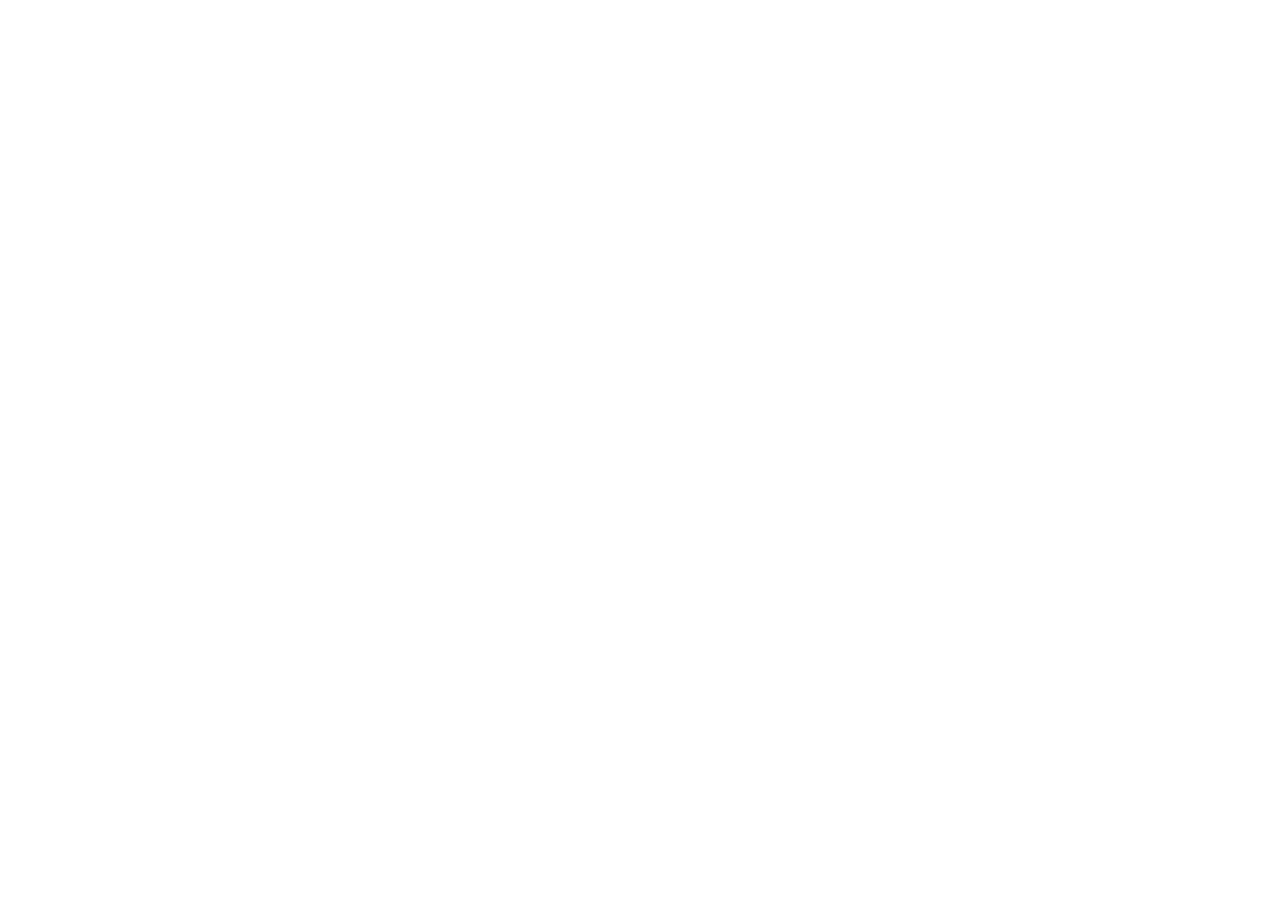
==== index.html @ 99f642cd "UPDATE: Video intro muted" ====
<!DOCTYPE html>
<html lang="en">
<head>
  <meta charset="UTF-8">
  <meta name="viewport" content="width=device-width, initial-scale=1.0">
  <link rel="icon" type="image/x-icon" href="img/fish/cangrejo.png">
  <title>EcoSub - Recolecta y salva el mar !!</title>
  <link rel="stylesheet" href="index.css">
</head>
<body>
    <!-- Introooo -->
    <video id="videoIntro" src="img/intro (1).mp4" autoplay muted playsinline></video>

    <!-- pantalla de inicio -->
    <div class="inicio" style="display:none;">
      <video id="portada_bucle" src="img/loop.mp4" autoplay playsinline loop></video>
      <!--<img id="imagenFondo" src="img/start.png" alt="background" />-->
      <div class="botones">
        <img class="btn" src="img/jugar.png" onclick="start();" alt="Jugar">
        <img class="btn" id="btnhistory" src="img/historia.png" onclick="history()" alt="Misión">
        <img class="btn" src="img/creditos.png" onclick="creditos();" alt="Créditos">
      </div>

    </div>

    <div class="creditos" style="display: none;">
      <video id="videoCreditos" src="img/creditos.mp4" playsinline></video>
      <img class="btn" src="img/menu.png" onclick="volverMenu();" alt="Volver al Menú" style="position:absolute; bottom:20px; right:20px; height:80px;">
    </div>

    <script src="index.js"></script>
</body>
</html>
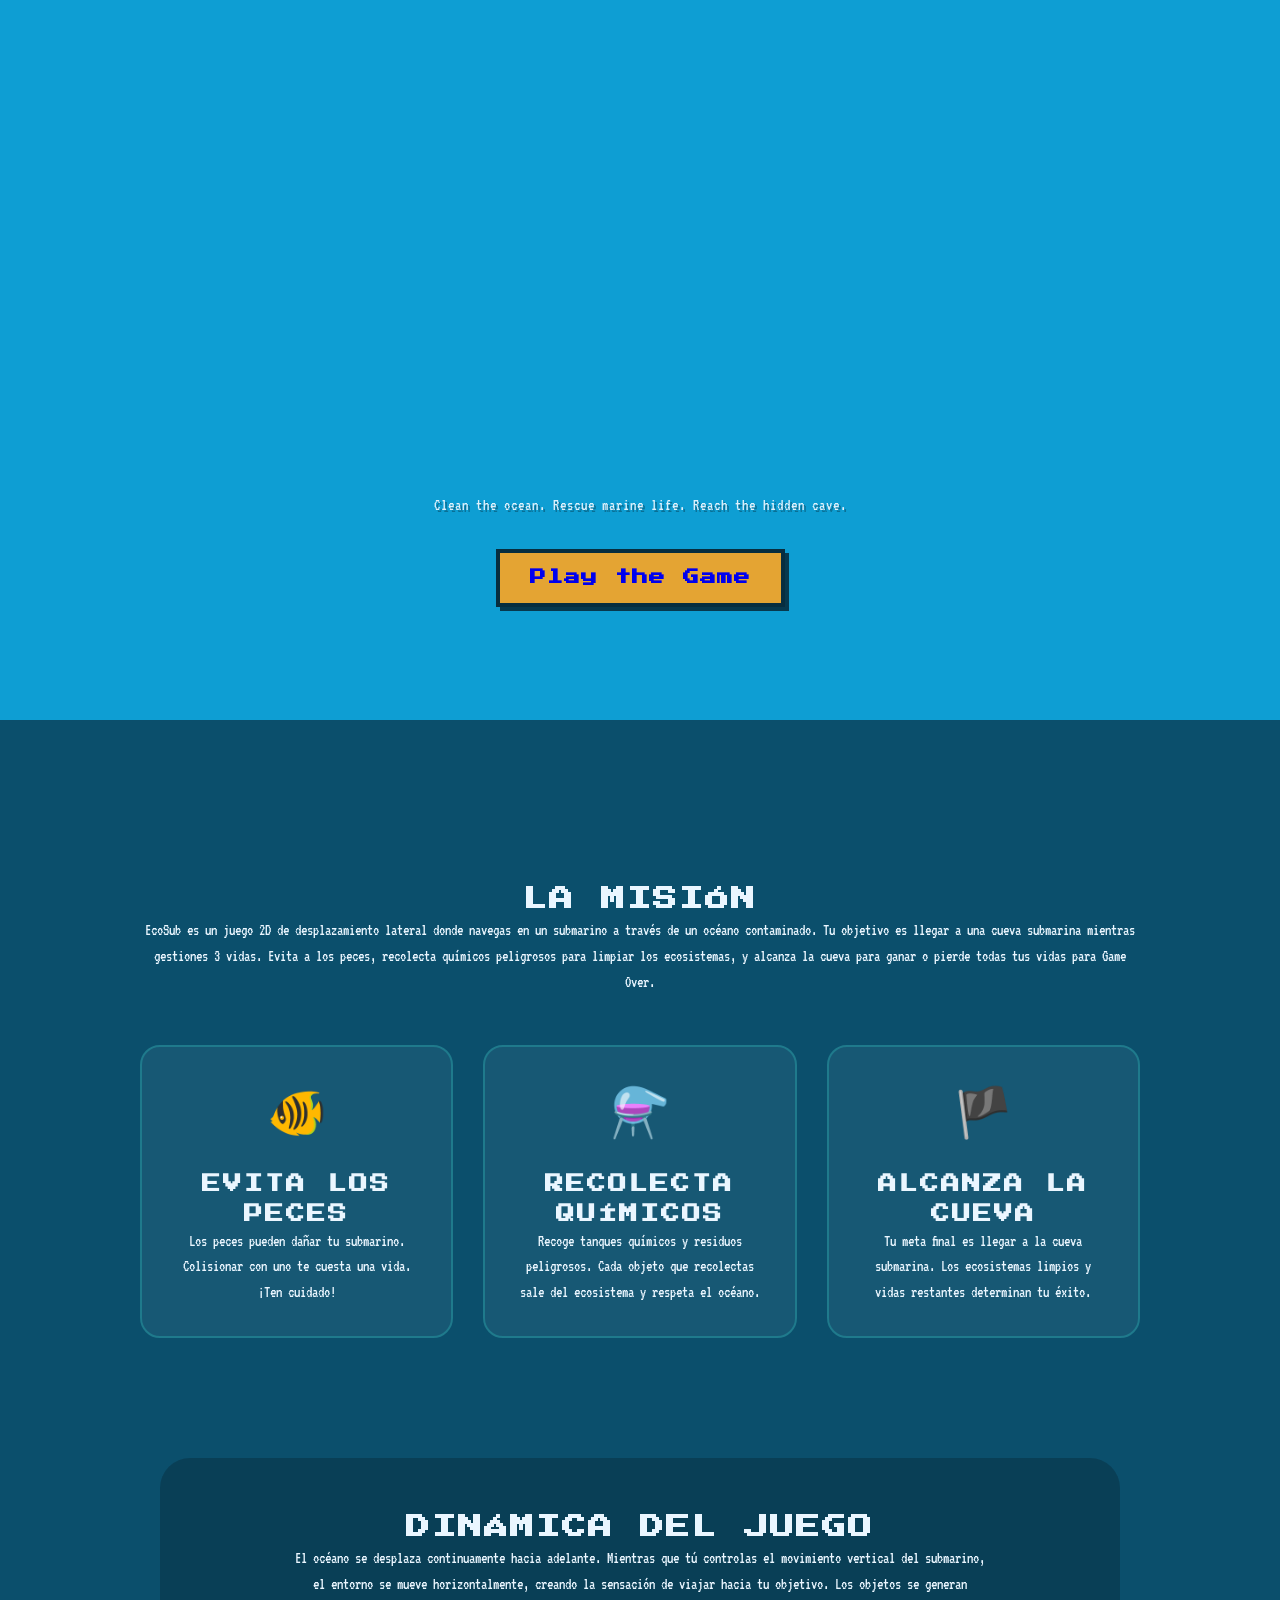
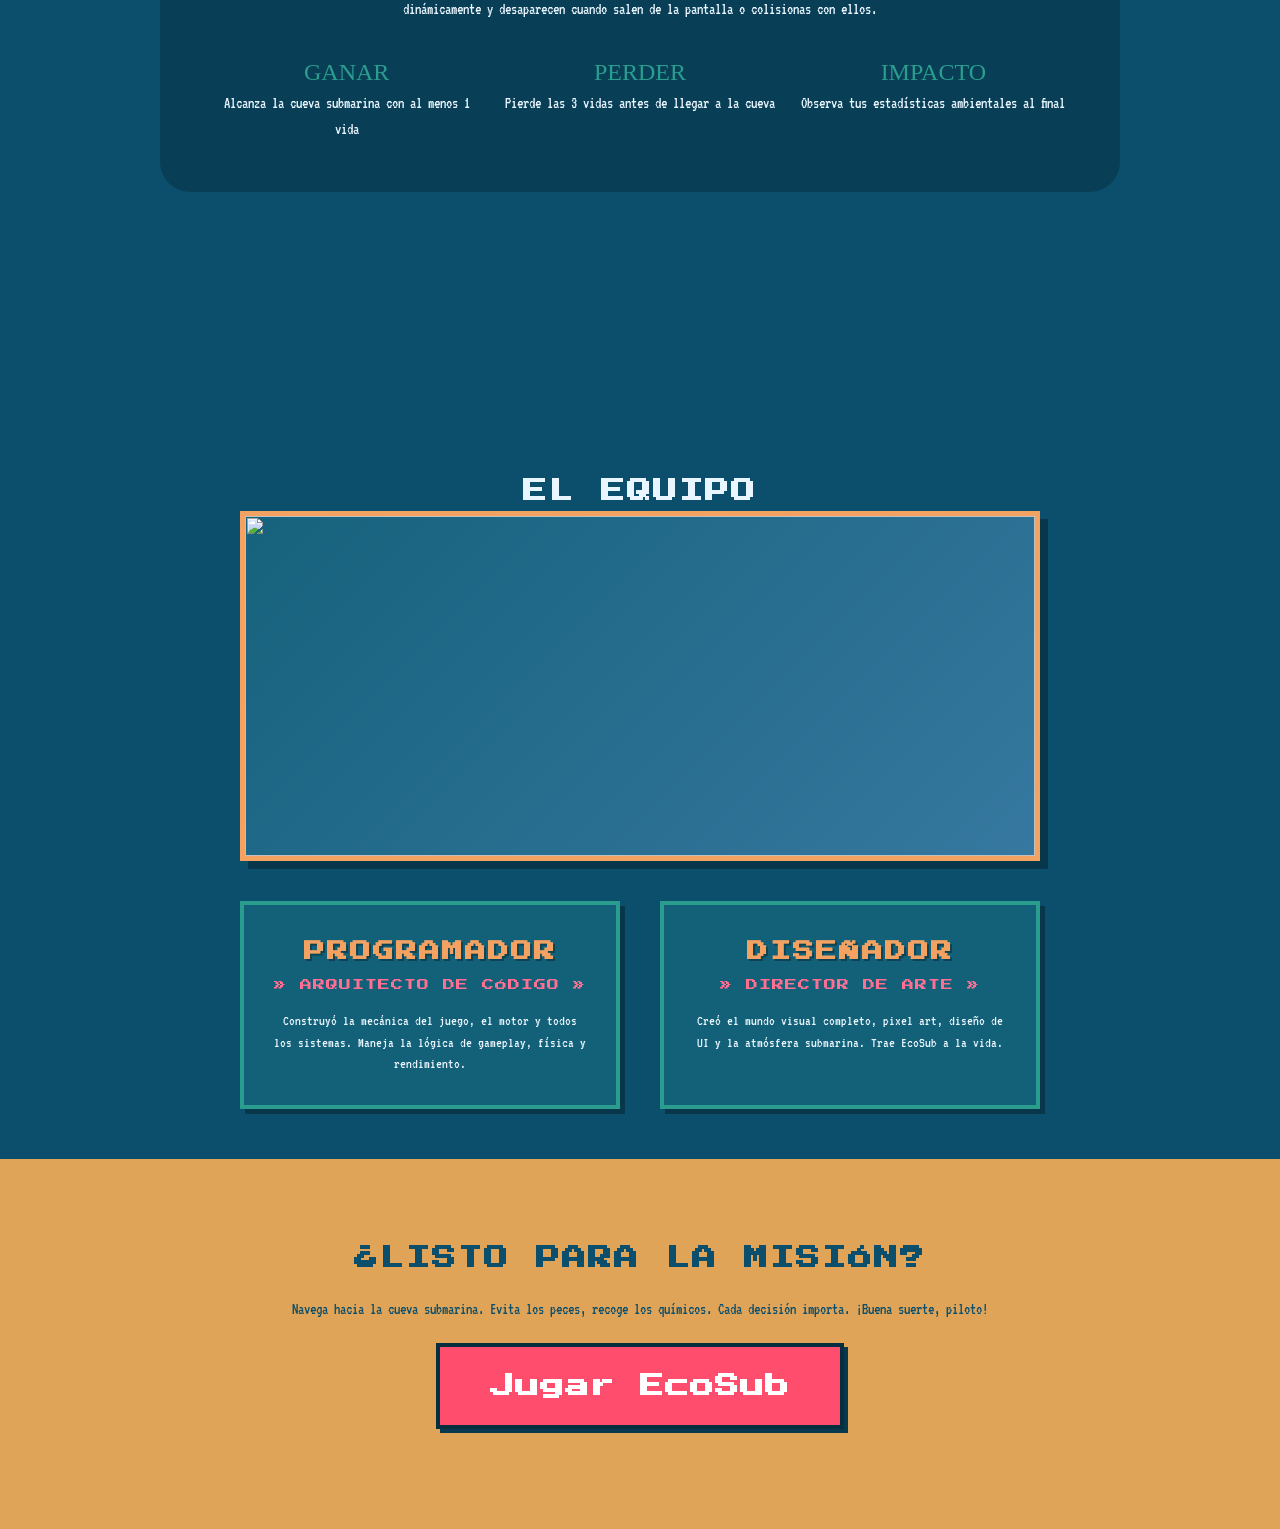
==== commit 579882ce: "UPDATE: Organización, index y landing page" ====
--- a/index.html
+++ b/index.html
@@ -1,33 +1,97 @@
 <!DOCTYPE html>
 <html lang="en">
 <head>
-  <meta charset="UTF-8">
-  <meta name="viewport" content="width=device-width, initial-scale=1.0">
-  <link rel="icon" type="image/x-icon" href="img/fish/cangrejo.png">
-  <title>EcoSub - Recolecta y salva el mar !!</title>
-  <link rel="stylesheet" href="index.css">
+    <meta charset="UTF-8">
+    <meta name="viewport" content="width=device-width, initial-scale=1.0">
+    <title>EcoSub | Clean the Ocean</title>
+    <link rel="icon" type="image/x-icon" href="img/fish/cangrejo.png">
+    <link href="https://fonts.googleapis.com/css2?family=Press+Start+2P&family=VT323&display=swap" rel="stylesheet">
+    <link rel="stylesheet" href="index.css">
 </head>
 <body>
-    <!-- Introooo -->
-    <video id="videoIntro" src="img/intro (1).mp4" autoplay muted playsinline></video>
 
-    <!-- pantalla de inicio -->
-    <div class="inicio" style="display:none;">
-      <video id="portada_bucle" src="img/loop.mp4" autoplay playsinline loop></video>
-      <!--<img id="imagenFondo" src="img/start.png" alt="background" />-->
-      <div class="botones">
-        <img class="btn" src="img/jugar.png" onclick="start();" alt="Jugar">
-        <img class="btn" id="btnhistory" src="img/historia.png" onclick="history()" alt="Misión">
-        <img class="btn" src="img/creditos.png" onclick="creditos();" alt="Créditos">
-      </div>
+    <header class="hero">
+        <div class="submarine"><img src="img/sub.png" height="150px" alt=""></div> 
+        <img src="img/name.png" height="150px" alt="">
+        <p>Clean the ocean. Rescue marine life. Reach the hidden cave.</p>
+        <a href="ecosub.html" class="btn-play">Play the Game</a>
+        <img src="img/wut.png" width="100%" margin-top="50px" alt="">
+    </header>
 
-    </div>
 
-    <div class="creditos" style="display: none;">
-      <video id="videoCreditos" src="img/creditos.mp4" playsinline></video>
-      <img class="btn" src="img/menu.png" onclick="volverMenu();" alt="Volver al Menú" style="position:absolute; bottom:20px; right:20px; height:80px;">
-    </div>
+    <section class="about">
+        <h2>La Misión</h2>
+        <p>EcoSub es un juego 2D de desplazamiento lateral donde navegas en un submarino a través de un océano contaminado. Tu objetivo es llegar a una cueva submarina mientras gestiones 3 vidas. Evita a los peces, recolecta químicos peligrosos para limpiar los ecosistemas, y alcanza la cueva para ganar o pierde todas tus vidas para Game Over.</p>
 
-    <script src="index.js"></script>
+        <div class="gameplay-grid">
+            <div class="card">
+                <span class="card-icon">🐠</span>
+                <h3>Evita Los Peces</h3>
+                <p>Los peces pueden dañar tu submarino. Colisionar con uno te cuesta una vida. ¡Ten cuidado!</p>
+            </div>
+            <div class="card">
+                <span class="card-icon">⚗️</span>
+                <h3>Recolecta Químicos</h3>
+                <p>Recoge tanques químicos y residuos peligrosos. Cada objeto que recolectas sale del ecosistema y respeta el océano.</p>
+            </div>
+            <div class="card">
+                <span class="card-icon">🏴</span>
+                <h3>Alcanza La Cueva</h3>
+                <p>Tu meta final es llegar a la cueva submarina. Los ecosistemas limpios y vidas restantes determinan tu éxito.</p>
+            </div>
+        </div>
+    </section>
+
+    <section>
+        <div class="impact">
+            <h2>Dinámica Del Juego</h2>
+            <p style="text-align: center; margin-bottom: 30px; max-width: 700px; margin-left: auto; margin-right: auto;">El océano se desplaza continuamente hacia adelante. Mientras que tú controlas el movimiento vertical del submarino, el entorno se mueve horizontalmente, creando la sensación de viajar hacia tu objetivo. Los objetos se generan dinámicamente y desaparecen cuando salen de la pantalla o colisionas con ellos.</p>
+            <div class="impact-stats">
+                <div class="stat-item">
+                    <span class="stat-number">GANAR</span>
+                    <p>Alcanza la cueva submarina con al menos 1 vida</p>
+                </div>
+                <div class="stat-item">
+                    <span class="stat-number">PERDER</span>
+                    <p>Pierde las 3 vidas antes de llegar a la cueva</p>
+                </div>
+                <div class="stat-item">
+                    <span class="stat-number">IMPACTO</span>
+                    <p>Observa tus estadísticas ambientales al final</p>
+                </div>
+            </div>
+        </div>
+    </section>
+
+    <section class="about">
+        <h2>El Equipo</h2>
+        <div class="team-container">
+            <div class="team-photo">
+                <div class="team-photo-placeholder">
+                    <img src="img/the crew.jpeg" alt="">
+                </div>
+                
+            </div>
+            <div class="team-grid">
+                <div class="member">
+                    <h3>Programador</h3>
+                    <div class="member-role">» Arquitecto de Código »</div>
+                    <p>Construyó la mecánica del juego, el motor y todos los sistemas. Maneja la lógica de gameplay, física y rendimiento.</p>
+                </div>
+                <div class="member">
+                    <h3>Diseñador</h3>
+                    <div class="member-role">» Director de Arte »</div>
+                    <p>Creó el mundo visual completo, pixel art, diseño de UI y la atmósfera submarina. Trae EcoSub a la vida.</p>
+                </div>
+            </div>
+        </div>
+    </section>
+
+    <footer>
+        <h2>¿Listo Para La Misión?</h2>
+        <p>Navega hacia la cueva submarina. Evita los peces, recoge los químicos. Cada decisión importa. ¡Buena suerte, piloto!</p>
+        <a href="ecosub.html" class="btn-play btn-large">Jugar EcoSub</a>
+    </footer>
+
 </body>
 </html>
--- a/index.css
+++ b/index.css
@@ -0,0 +1,290 @@
+:root {
+            /* Ocean Palette */
+            --deep-ocean: #0b4f6c;
+            --ocean-teal: #1f7a8c;
+            --soft-aqua: #5fa8d3;
+            /* Environment */
+            --sandy-seabed: #e0a458;
+            --coral-red: #e36414;
+            --coral-pink: #ff6f91;
+            --seaweed-green: #2a9d8f;
+            /* Accents */
+            --sub-yellow: #f4a261;
+            --heart-red: #ff4d6d;
+            --white-high: #eaf6ff;
+        }
+
+        * {
+            margin: 0;
+            padding: 0;
+            box-sizing: border-box;
+        }
+
+        body {
+            font-family: 'VT323', monospace;
+            color: var(--white-high);
+            background-color: var(--deep-ocean);
+            line-height: 1.6;
+            overflow-x: hidden;
+            image-rendering: pixelated;
+            image-rendering: crisp-edges;
+        }
+
+        h1, h2, h3 {
+            font-family: 'Press Start 2P', cursive;
+            letter-spacing: 2px;
+            text-transform: uppercase;
+        }
+
+
+        /* --- Hero Section --- */
+        .hero {
+            height: 80vh;
+            background: #0e9ed3;
+            display: flex;
+            flex-direction: column;
+            align-items: center;
+            justify-content: center;
+            text-align: center;
+            padding: 140px 0px 20px 0px;
+            position: relative;
+            border-bottom: 8px solid #0e9ed3;
+           
+        }
+
+        .submarine {
+            font-size: 5rem;
+            margin-bottom: 10px;
+            animation: float 4s ease-in-out infinite, pixelBounce 0.6s ease-in-out infinite;
+            display: inline-block;
+            filter: drop-shadow(4px 4px 0px rgba(0,0,0,0.5));
+        }
+
+        @keyframes float {
+            0%, 100% { transform: translateY(0) scaleX(1); }
+            50% { transform: translateY(-25px) scaleX(1); }
+        }
+
+        @keyframes pixelBounce {
+            0%, 100% { transform: translateY(0); }
+            50% { transform: translateY(-8px); }
+        }
+
+        .hero h1 {
+            font-size: 3.5rem;
+            margin-bottom: 10px;
+            text-shadow: 4px 4px 0px var(--deep-ocean), 8px 8px 0px rgba(0,0,0,0.3);
+            color: var(--sub-yellow);
+            animation: titleGlow 2s ease-in-out infinite;
+        }
+
+        @keyframes titleGlow {
+            0%, 100% { text-shadow: 4px 4px 0px var(--deep-ocean), 8px 8px 0px rgba(0,0,0,0.3); }
+            50% { text-shadow: 4px 4px 0px var(--deep-ocean), 8px 8px 0px rgba(255,255,255,0.2), 0 0 20px rgba(244, 162, 97, 0.4); }
+        }
+
+        .hero p {
+            font-size: 1rem;
+            max-width: 600px;
+            margin-bottom: 30px;
+            opacity: 0.95;
+            font-family: 'VT323', monospace;
+            letter-spacing: 1px;
+            text-shadow: 2px 2px 0px rgba(0,0,0,0.3);
+        }
+
+        .btn-play {
+            background-color: #e4a433;
+            padding: 12px 30px;
+            border: 4px solid #072e3f;
+            border-radius: 0;
+            text-decoration: none;
+            font-weight: bold;
+            font-size: 1rem;
+            transition: transform 0.1s ease, box-shadow 0.1s ease;
+            box-shadow: 4px 4px 0px #07394e;
+            font-family: 'Press Start 2P', cursive;
+            letter-spacing: 1px;
+            cursor: pointer;
+            position: relative;
+            margin-bottom: 20px;
+        }
+
+        .btn-play:hover {
+            transform: translate(2px, 2px);
+            box-shadow: 2px 2px 0px var(--deep-ocean);
+        }
+
+        .btn-play:active {
+            transform: translate(4px, 4px);
+            box-shadow: 0px 0px 0px var(--deep-ocean);
+        }
+
+        /* --- About Section --- */
+        section {
+            padding: 80px 20px;
+            max-width: 1000px;
+            margin: 0 auto;
+        }
+
+        .about {
+            text-align: center;
+            padding: 160px 0px 0px 0px;
+        }
+
+        /* --- Gameplay Cards --- */
+        .gameplay-grid {
+            display: grid;
+            grid-template-columns: repeat(auto-fit, minmax(250px, 1fr));
+            gap: 30px;
+            margin-top: 50px;
+        }
+
+        .card {
+            background: rgba(255, 255, 255, 0.05);
+            border: 2px solid var(--ocean-teal);
+            border-radius: 20px;
+            padding: 30px;
+            text-align: center;
+            transition: background 0.3s ease, transform 0.3s ease;
+        }
+
+        .card:hover {
+            background: rgba(255, 255, 255, 0.1);
+            transform: translateY(-5px);
+        }
+
+        .card-icon {
+            font-size: 3rem;
+            margin-bottom: 15px;
+            display: block;
+        }
+
+        /* --- Impact Section --- */
+        .impact {
+            background: rgba(0, 0, 0, 0.2);
+            border-radius: 30px;
+            padding: 50px;
+            margin: 40px auto;
+            text-align: center;
+        }
+
+        .impact-stats {
+            display: flex;
+            flex-wrap: wrap;
+            justify-content: space-around;
+            gap: 20px;
+            margin-top: 30px;
+        }
+
+        .stat-item {
+            flex: 1;
+            min-width: 200px;
+        }
+
+        .stat-number {
+            display: block;
+            font-family: 'Fredoka One';
+            font-size: 1.5rem;
+            color: var(--seaweed-green);
+        }
+
+        /* --- Team Section --- */
+        .team-container {
+            max-width: 800px;
+            margin: 0 auto;
+        }
+
+        .team-photo {
+            width: 100%;
+            height: 350px;
+            background: linear-gradient(135deg, var(--ocean-teal), var(--soft-aqua));
+            border: 5px solid var(--sub-yellow);
+            border-radius: 0;
+            margin-bottom: 40px;
+            display: flex;
+            align-items: center;
+            justify-content: center;
+            overflow: hidden;
+            position: relative;
+            box-shadow: 8px 8px 0px rgba(0,0,0,0.3);
+        }
+
+        .team-photo img {
+            width: 100%;
+            height: 100%;
+            object-fit: cover;
+            image-rendering: pixelated;
+            image-rendering: crisp-edges;
+        }
+
+        .team-photo-placeholder {
+            width: 100%;
+            height: 100%;
+            display: flex;
+            align-items: center;
+            justify-content: center;
+            font-size: 5rem;
+            background: rgba(15, 75, 110, 0.5);
+        }
+
+        .team-grid {
+            display: grid;
+            grid-template-columns: repeat(auto-fit, minmax(300px, 1fr));
+            gap: 40px;
+            margin-top: 30px;
+        }
+
+        .member {
+            text-align: center;
+            background: rgba(31, 122, 140, 0.4);
+            border: 4px solid var(--seaweed-green);
+            padding: 30px;
+            border-radius: 0;
+            box-shadow: 5px 5px 0px rgba(0,0,0,0.3);
+        }
+
+        .member h3 {
+            font-size: 1.3rem;
+            color: var(--sub-yellow);
+            margin-bottom: 8px;
+            text-shadow: 2px 2px 0px rgba(0,0,0,0.3);
+        }
+
+        .member-role {
+            font-size: 0.75rem;
+            color: var(--coral-pink);
+            font-family: 'Press Start 2P', cursive;
+            letter-spacing: 1px;
+            margin-bottom: 15px;
+            text-transform: uppercase;
+        }
+
+        .member p {
+            font-size: 0.9rem;
+            font-family: 'VT323', monospace;
+            color: var(--white-high);
+            line-height: 1.5;
+        }
+
+        /* --- Footer/CTA --- */
+        footer {
+            background: var(--sandy-seabed);
+            color: var(--deep-ocean);
+            padding: 80px 20px;
+            text-align: center;
+            margin-top: 50px;
+        }
+
+        footer h2 {
+            margin-bottom: 20px;
+        }
+
+        .btn-large {
+            display: inline-block;
+            margin-top: 20px;
+            background: var(--heart-red);
+            color: white;
+            padding: 20px 50px;
+            font-size: 1.5rem;
+        }
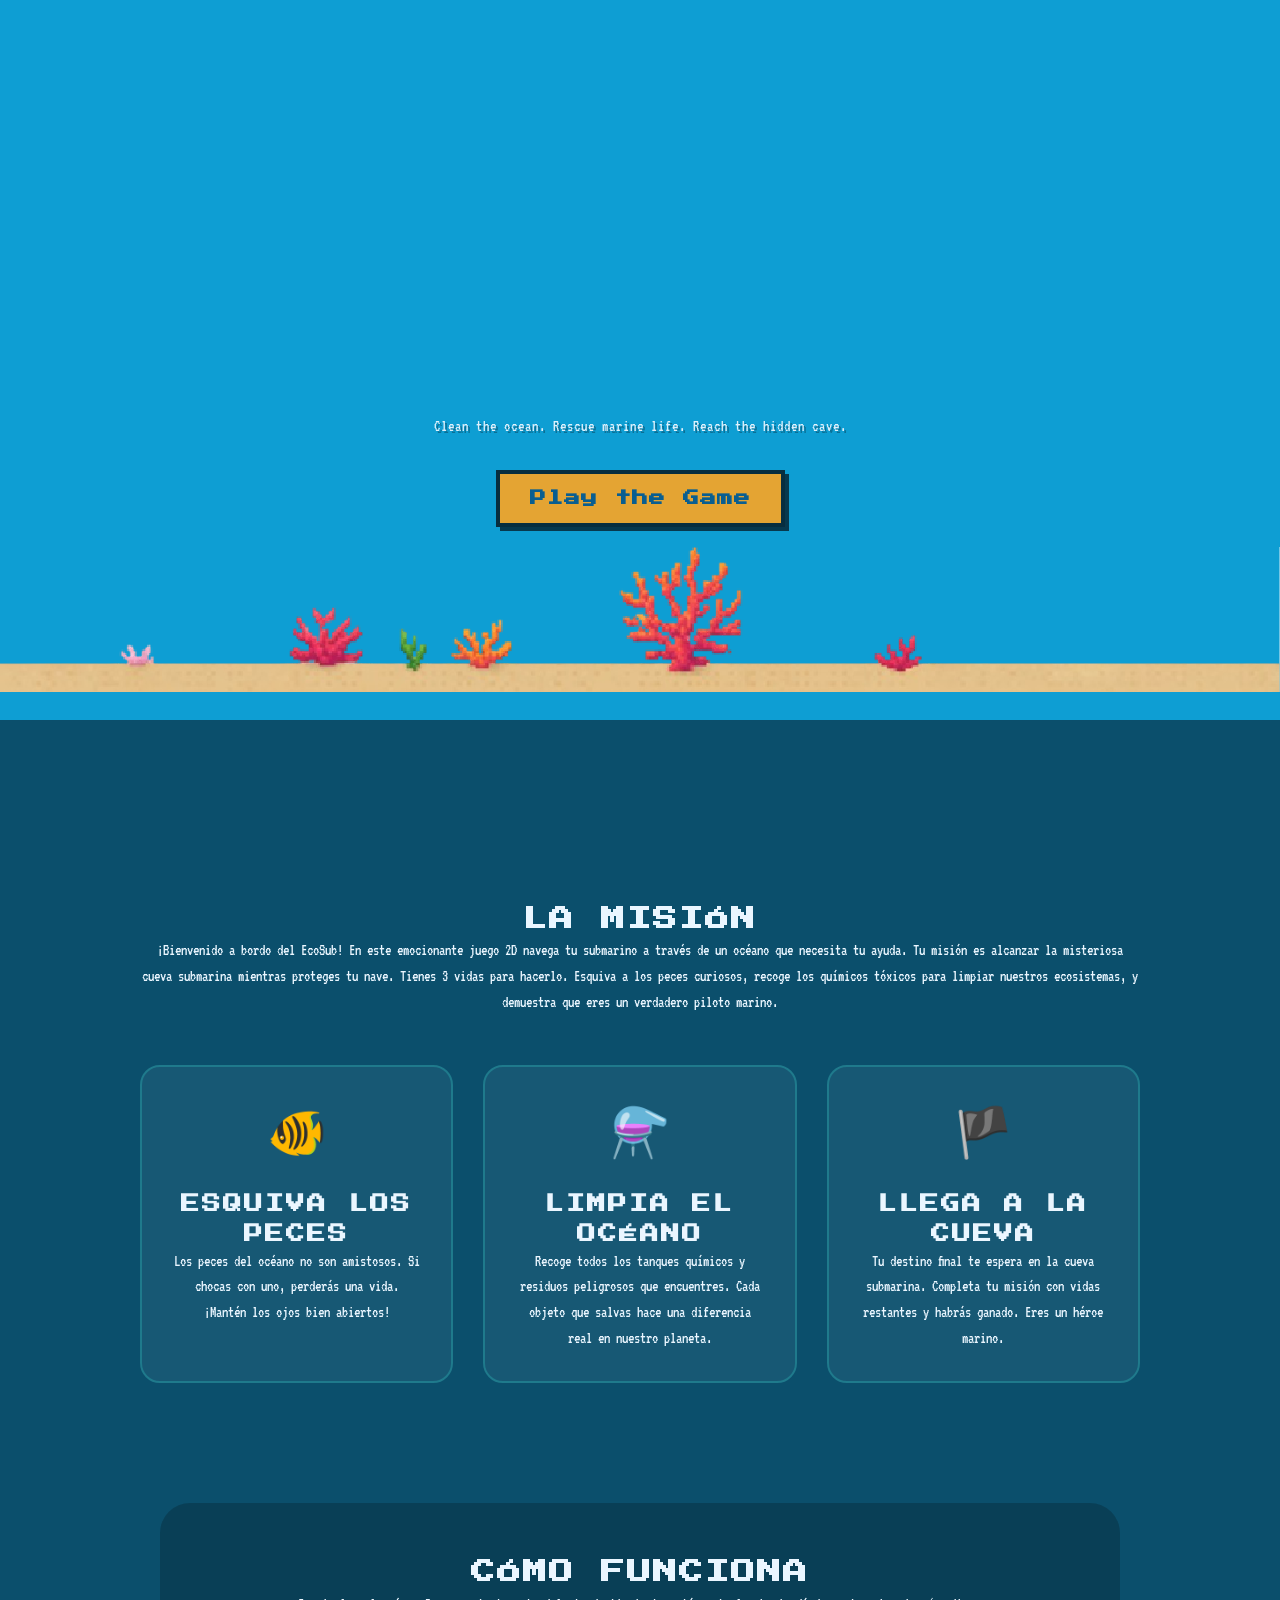
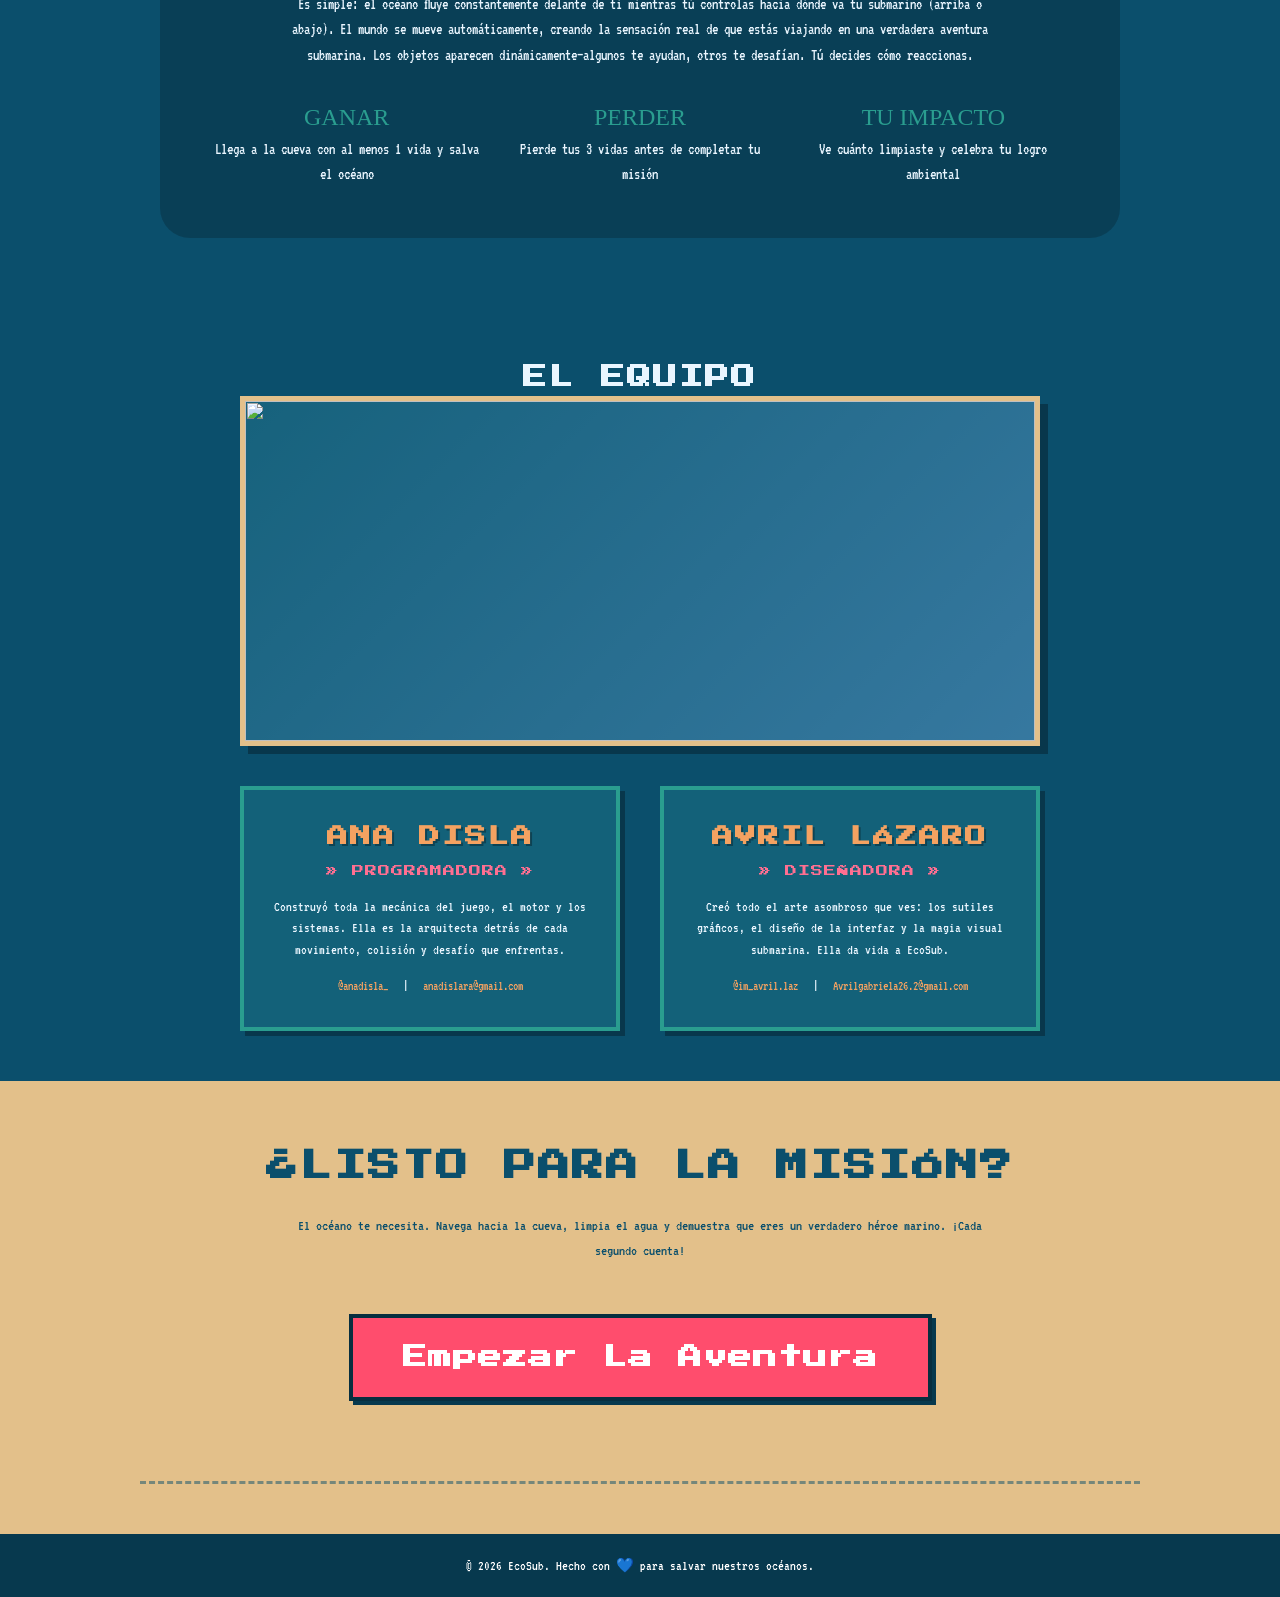
==== commit 93bba7d5: "UPDATE: Index finish" ====
--- a/index.html
+++ b/index.html
@@ -15,55 +15,55 @@
         <img src="img/name.png" height="150px" alt="">
         <p>Clean the ocean. Rescue marine life. Reach the hidden cave.</p>
         <a href="ecosub.html" class="btn-play">Play the Game</a>
-        <img src="img/wut.png" width="100%" margin-top="50px" alt="">
+        <img src="img/wuut.png" width="100%" margin-top="50px" alt="">
     </header>
 
 
     <section class="about">
         <h2>La Misión</h2>
-        <p>EcoSub es un juego 2D de desplazamiento lateral donde navegas en un submarino a través de un océano contaminado. Tu objetivo es llegar a una cueva submarina mientras gestiones 3 vidas. Evita a los peces, recolecta químicos peligrosos para limpiar los ecosistemas, y alcanza la cueva para ganar o pierde todas tus vidas para Game Over.</p>
+        <p>¡Bienvenido a bordo del EcoSub! En este emocionante juego 2D navega tu submarino a través de un océano que necesita tu ayuda. Tu misión es alcanzar la misteriosa cueva submarina mientras proteges tu nave. Tienes 3 vidas para hacerlo. Esquiva a los peces curiosos, recoge los químicos tóxicos para limpiar nuestros ecosistemas, y demuestra que eres un verdadero piloto marino.</p>
 
         <div class="gameplay-grid">
             <div class="card">
                 <span class="card-icon">🐠</span>
-                <h3>Evita Los Peces</h3>
-                <p>Los peces pueden dañar tu submarino. Colisionar con uno te cuesta una vida. ¡Ten cuidado!</p>
+                <h3>Esquiva Los Peces</h3>
+                <p>Los peces del océano no son amistosos. Si chocas con uno, perderás una vida. ¡Mantén los ojos bien abiertos!</p>
             </div>
             <div class="card">
                 <span class="card-icon">⚗️</span>
-                <h3>Recolecta Químicos</h3>
-                <p>Recoge tanques químicos y residuos peligrosos. Cada objeto que recolectas sale del ecosistema y respeta el océano.</p>
+                <h3>Limpia El Océano</h3>
+                <p>Recoge todos los tanques químicos y residuos peligrosos que encuentres. Cada objeto que salvas hace una diferencia real en nuestro planeta.</p>
             </div>
             <div class="card">
                 <span class="card-icon">🏴</span>
-                <h3>Alcanza La Cueva</h3>
-                <p>Tu meta final es llegar a la cueva submarina. Los ecosistemas limpios y vidas restantes determinan tu éxito.</p>
+                <h3>Llega A La Cueva</h3>
+                <p>Tu destino final te espera en la cueva submarina. Completa tu misión con vidas restantes y habrás ganado. Eres un héroe marino.</p>
             </div>
         </div>
     </section>
 
     <section>
         <div class="impact">
-            <h2>Dinámica Del Juego</h2>
-            <p style="text-align: center; margin-bottom: 30px; max-width: 700px; margin-left: auto; margin-right: auto;">El océano se desplaza continuamente hacia adelante. Mientras que tú controlas el movimiento vertical del submarino, el entorno se mueve horizontalmente, creando la sensación de viajar hacia tu objetivo. Los objetos se generan dinámicamente y desaparecen cuando salen de la pantalla o colisionas con ellos.</p>
+            <h2>Cómo Funciona</h2>
+            <p style="text-align: center; margin-bottom: 30px; max-width: 700px; margin-left: auto; margin-right: auto;">Es simple: el océano fluye constantemente delante de ti mientras tú controlas hacia dónde va tu submarino (arriba o abajo). El mundo se mueve automáticamente, creando la sensación real de que estás viajando en una verdadera aventura submarina. Los objetos aparecen dinámicamente—algunos te ayudan, otros te desafían. Tú decides cómo reaccionas.</p>
             <div class="impact-stats">
                 <div class="stat-item">
                     <span class="stat-number">GANAR</span>
-                    <p>Alcanza la cueva submarina con al menos 1 vida</p>
+                    <p>Llega a la cueva con al menos 1 vida y salva el océano</p>
                 </div>
                 <div class="stat-item">
-                    <span class="stat-number">PERDER</span>
-                    <p>Pierde las 3 vidas antes de llegar a la cueva</p>
+                    <span class="stat-number"> PERDER</span>
+                    <p>Pierde tus 3 vidas antes de completar tu misión</p>
                 </div>
                 <div class="stat-item">
-                    <span class="stat-number">IMPACTO</span>
-                    <p>Observa tus estadísticas ambientales al final</p>
+                    <span class="stat-number">TU IMPACTO</span>
+                    <p>Ve cuánto limpiaste y celebra tu logro ambiental</p>
                 </div>
             </div>
         </div>
     </section>
 
-    <section class="about">
+    <section class="theteam">
         <h2>El Equipo</h2>
         <div class="team-container">
             <div class="team-photo">
@@ -74,24 +74,41 @@
             </div>
             <div class="team-grid">
                 <div class="member">
-                    <h3>Programador</h3>
-                    <div class="member-role">» Arquitecto de Código »</div>
-                    <p>Construyó la mecánica del juego, el motor y todos los sistemas. Maneja la lógica de gameplay, física y rendimiento.</p>
+                    <h3>Ana Disla</h3>
+                    <div class="member-role">» Programadora »</div>
+                    <p>Construyó toda la mecánica del juego, el motor y los sistemas. Ella es la arquitecta detrás de cada movimiento, colisión y desafío que enfrentas.</p>
+                    <div class="member-contact">
+                        <a href="https://instagram.com/anadisla_" target="_blank">@anadisla_</a> | 
+                        <a href="mailto:anadislara@gmail.com">anadislara@gmail.com</a>
+                    </div>
                 </div>
                 <div class="member">
-                    <h3>Diseñador</h3>
-                    <div class="member-role">» Director de Arte »</div>
-                    <p>Creó el mundo visual completo, pixel art, diseño de UI y la atmósfera submarina. Trae EcoSub a la vida.</p>
+                    <h3>Avril Lázaro</h3>
+                    <div class="member-role">» Diseñadora »</div>
+                    <p>Creó todo el arte asombroso que ves: los sutiles gráficos, el diseño de la interfaz y la magia visual submarina. Ella da vida a EcoSub.</p>
+                    <div class="member-contact">
+                        <a href="https://instagram.com/im_avril.laz" target="_blank">@im_avril.laz</a> | 
+                        <a href="mailto:Avrilgabriela26.2@gmail.com">Avrilgabriela26.2@gmail.com</a>
+                    </div>
                 </div>
             </div>
         </div>
     </section>
 
     <footer>
-        <h2>¿Listo Para La Misión?</h2>
-        <p>Navega hacia la cueva submarina. Evita los peces, recoge los químicos. Cada decisión importa. ¡Buena suerte, piloto!</p>
-        <a href="ecosub.html" class="btn-play btn-large">Jugar EcoSub</a>
+        <div class="footer-content">
+            <div class="footer-section footer-cta">
+                <h2>¿Listo Para La Misión?</h2>
+                <p>El océano te necesita. Navega hacia la cueva, limpia el agua y demuestra que eres un verdadero héroe marino. ¡Cada segundo cuenta!</p>
+                <a href="ecosub.html" class="btn-play btn-large">Empezar La Aventura</a>
+            </div>
+            
+            <hr class="footer-divider">
+        
+       
     </footer>
-
+    <div class="copyrigth">
+            <p>&copy; 2026 EcoSub. Hecho con 💙 para salvar nuestros océanos.</p>
+        </div>
 </body>
 </html>
--- a/index.css
+++ b/index.css
@@ -1,290 +1,381 @@
 :root {
-            /* Ocean Palette */
-            --deep-ocean: #0b4f6c;
-            --ocean-teal: #1f7a8c;
-            --soft-aqua: #5fa8d3;
-            /* Environment */
-            --sandy-seabed: #e0a458;
-            --coral-red: #e36414;
-            --coral-pink: #ff6f91;
-            --seaweed-green: #2a9d8f;
-            /* Accents */
-            --sub-yellow: #f4a261;
-            --heart-red: #ff4d6d;
-            --white-high: #eaf6ff;
-        }
-
-        * {
-            margin: 0;
-            padding: 0;
-            box-sizing: border-box;
-        }
-
-        body {
-            font-family: 'VT323', monospace;
-            color: var(--white-high);
-            background-color: var(--deep-ocean);
-            line-height: 1.6;
-            overflow-x: hidden;
-            image-rendering: pixelated;
-            image-rendering: crisp-edges;
-        }
-
-        h1, h2, h3 {
-            font-family: 'Press Start 2P', cursive;
-            letter-spacing: 2px;
-            text-transform: uppercase;
-        }
-
-
-        /* --- Hero Section --- */
-        .hero {
-            height: 80vh;
-            background: #0e9ed3;
-            display: flex;
-            flex-direction: column;
-            align-items: center;
-            justify-content: center;
-            text-align: center;
-            padding: 140px 0px 20px 0px;
-            position: relative;
-            border-bottom: 8px solid #0e9ed3;
-           
-        }
-
-        .submarine {
-            font-size: 5rem;
-            margin-bottom: 10px;
-            animation: float 4s ease-in-out infinite, pixelBounce 0.6s ease-in-out infinite;
-            display: inline-block;
-            filter: drop-shadow(4px 4px 0px rgba(0,0,0,0.5));
-        }
-
-        @keyframes float {
-            0%, 100% { transform: translateY(0) scaleX(1); }
-            50% { transform: translateY(-25px) scaleX(1); }
-        }
-
-        @keyframes pixelBounce {
-            0%, 100% { transform: translateY(0); }
-            50% { transform: translateY(-8px); }
-        }
-
-        .hero h1 {
-            font-size: 3.5rem;
-            margin-bottom: 10px;
-            text-shadow: 4px 4px 0px var(--deep-ocean), 8px 8px 0px rgba(0,0,0,0.3);
-            color: var(--sub-yellow);
-            animation: titleGlow 2s ease-in-out infinite;
-        }
-
-        @keyframes titleGlow {
-            0%, 100% { text-shadow: 4px 4px 0px var(--deep-ocean), 8px 8px 0px rgba(0,0,0,0.3); }
-            50% { text-shadow: 4px 4px 0px var(--deep-ocean), 8px 8px 0px rgba(255,255,255,0.2), 0 0 20px rgba(244, 162, 97, 0.4); }
-        }
-
-        .hero p {
-            font-size: 1rem;
-            max-width: 600px;
-            margin-bottom: 30px;
-            opacity: 0.95;
-            font-family: 'VT323', monospace;
-            letter-spacing: 1px;
-            text-shadow: 2px 2px 0px rgba(0,0,0,0.3);
-        }
-
-        .btn-play {
-            background-color: #e4a433;
-            padding: 12px 30px;
-            border: 4px solid #072e3f;
-            border-radius: 0;
-            text-decoration: none;
-            font-weight: bold;
-            font-size: 1rem;
-            transition: transform 0.1s ease, box-shadow 0.1s ease;
-            box-shadow: 4px 4px 0px #07394e;
-            font-family: 'Press Start 2P', cursive;
-            letter-spacing: 1px;
-            cursor: pointer;
-            position: relative;
-            margin-bottom: 20px;
-        }
-
-        .btn-play:hover {
-            transform: translate(2px, 2px);
-            box-shadow: 2px 2px 0px var(--deep-ocean);
-        }
-
-        .btn-play:active {
-            transform: translate(4px, 4px);
-            box-shadow: 0px 0px 0px var(--deep-ocean);
-        }
-
-        /* --- About Section --- */
-        section {
-            padding: 80px 20px;
-            max-width: 1000px;
-            margin: 0 auto;
-        }
-
-        .about {
-            text-align: center;
-            padding: 160px 0px 0px 0px;
-        }
-
-        /* --- Gameplay Cards --- */
-        .gameplay-grid {
-            display: grid;
-            grid-template-columns: repeat(auto-fit, minmax(250px, 1fr));
-            gap: 30px;
-            margin-top: 50px;
-        }
-
-        .card {
-            background: rgba(255, 255, 255, 0.05);
-            border: 2px solid var(--ocean-teal);
-            border-radius: 20px;
-            padding: 30px;
-            text-align: center;
-            transition: background 0.3s ease, transform 0.3s ease;
-        }
-
-        .card:hover {
-            background: rgba(255, 255, 255, 0.1);
-            transform: translateY(-5px);
-        }
-
-        .card-icon {
-            font-size: 3rem;
-            margin-bottom: 15px;
-            display: block;
-        }
-
-        /* --- Impact Section --- */
-        .impact {
-            background: rgba(0, 0, 0, 0.2);
-            border-radius: 30px;
-            padding: 50px;
-            margin: 40px auto;
-            text-align: center;
-        }
-
-        .impact-stats {
-            display: flex;
-            flex-wrap: wrap;
-            justify-content: space-around;
-            gap: 20px;
-            margin-top: 30px;
-        }
-
-        .stat-item {
-            flex: 1;
-            min-width: 200px;
-        }
-
-        .stat-number {
-            display: block;
-            font-family: 'Fredoka One';
-            font-size: 1.5rem;
-            color: var(--seaweed-green);
-        }
-
-        /* --- Team Section --- */
-        .team-container {
-            max-width: 800px;
-            margin: 0 auto;
-        }
-
-        .team-photo {
-            width: 100%;
-            height: 350px;
-            background: linear-gradient(135deg, var(--ocean-teal), var(--soft-aqua));
-            border: 5px solid var(--sub-yellow);
-            border-radius: 0;
-            margin-bottom: 40px;
-            display: flex;
-            align-items: center;
-            justify-content: center;
-            overflow: hidden;
-            position: relative;
-            box-shadow: 8px 8px 0px rgba(0,0,0,0.3);
-        }
-
-        .team-photo img {
-            width: 100%;
-            height: 100%;
-            object-fit: cover;
-            image-rendering: pixelated;
-            image-rendering: crisp-edges;
-        }
-
-        .team-photo-placeholder {
-            width: 100%;
-            height: 100%;
-            display: flex;
-            align-items: center;
-            justify-content: center;
-            font-size: 5rem;
-            background: rgba(15, 75, 110, 0.5);
-        }
-
-        .team-grid {
-            display: grid;
-            grid-template-columns: repeat(auto-fit, minmax(300px, 1fr));
-            gap: 40px;
-            margin-top: 30px;
-        }
-
-        .member {
-            text-align: center;
-            background: rgba(31, 122, 140, 0.4);
-            border: 4px solid var(--seaweed-green);
-            padding: 30px;
-            border-radius: 0;
-            box-shadow: 5px 5px 0px rgba(0,0,0,0.3);
-        }
-
-        .member h3 {
-            font-size: 1.3rem;
-            color: var(--sub-yellow);
-            margin-bottom: 8px;
-            text-shadow: 2px 2px 0px rgba(0,0,0,0.3);
-        }
-
-        .member-role {
-            font-size: 0.75rem;
-            color: var(--coral-pink);
-            font-family: 'Press Start 2P', cursive;
-            letter-spacing: 1px;
-            margin-bottom: 15px;
-            text-transform: uppercase;
-        }
-
-        .member p {
-            font-size: 0.9rem;
-            font-family: 'VT323', monospace;
-            color: var(--white-high);
-            line-height: 1.5;
-        }
-
-        /* --- Footer/CTA --- */
-        footer {
-            background: var(--sandy-seabed);
-            color: var(--deep-ocean);
-            padding: 80px 20px;
-            text-align: center;
-            margin-top: 50px;
-        }
-
-        footer h2 {
-            margin-bottom: 20px;
-        }
-
-        .btn-large {
-            display: inline-block;
-            margin-top: 20px;
-            background: var(--heart-red);
-            color: white;
-            padding: 20px 50px;
-            font-size: 1.5rem;
-        }+    /* Ocean Palette */
+    --deep-ocean: #0b4f6c;
+    --ocean-teal: #1f7a8c;
+    --soft-aqua: #5fa8d3;
+    /* Environment */
+    --sandy-seabed: #e0a458;
+    --coral-red: #e36414;
+    --coral-pink: #ff6f91;
+    --seaweed-green: #2a9d8f;
+    /* Accents */
+    --sub-yellow: #f4a261;
+    --heart-red: #ff4d6d;
+    --white-high: #eaf6ff;
+}
+
+* {
+    margin: 0;
+    padding: 0;
+    box-sizing: border-box;
+}
+
+body {
+    font-family: 'VT323', monospace;
+    color: var(--white-high);
+    background-color: var(--deep-ocean);
+    line-height: 1.6;
+    overflow-x: hidden;
+    image-rendering: pixelated;
+    image-rendering: crisp-edges;
+}
+
+h1, h2, h3 {
+    font-family: 'Press Start 2P', cursive;
+    letter-spacing: 2px;
+    text-transform: uppercase;
+}
+
+/* --- HERO SECTION --- */
+.hero {
+    height: 80vh;
+    background: #0e9ed3;
+    display: flex;
+    flex-direction: column;
+    align-items: center;
+    justify-content: center;
+    text-align: center;
+    padding: 140px 0px 20px 0px;
+    position: relative;
+    border-bottom: 8px solid #0e9ed3;
+}
+
+.submarine {
+    font-size: 5rem;
+    margin-bottom: 10px;
+    animation: float 4s ease-in-out infinite, pixelBounce 0.6s ease-in-out infinite;
+    display: inline-block;
+    filter: drop-shadow(4px 4px 0px rgba(0,0,0,0.5));
+}
+
+@keyframes float {
+    0%, 100% { transform: translateY(0) scaleX(1); }
+    50% { transform: translateY(-25px) scaleX(1); }
+}
+
+@keyframes pixelBounce {
+    0%, 100% { transform: translateY(0); }
+    50% { transform: translateY(-8px); }
+}
+
+.hero h1 {
+    font-size: 3.5rem;
+    margin-bottom: 10px;
+    text-shadow: 4px 4px 0px var(--deep-ocean), 8px 8px 0px rgba(0,0,0,0.3);
+    color: var(--sub-yellow);
+    animation: titleGlow 2s ease-in-out infinite;
+}
+
+@keyframes titleGlow {
+    0%, 100% { text-shadow: 4px 4px 0px var(--deep-ocean), 8px 8px 0px rgba(0,0,0,0.3); }
+    50% { text-shadow: 4px 4px 0px var(--deep-ocean), 8px 8px 0px rgba(255,255,255,0.2), 0 0 20px rgba(244, 162, 97, 0.4); }
+}
+
+.hero p {
+    font-size: 1rem;
+    max-width: 600px;
+    margin-bottom: 30px;
+    opacity: 0.95;
+    font-family: 'VT323', monospace;
+    letter-spacing: 1px;
+    text-shadow: 2px 2px 0px rgba(0,0,0,0.3);
+}
+
+.btn-play {
+    background-color: #e4a433;
+    padding: 12px 30px;
+    border: 4px solid #072e3f;
+    border-radius: 0;
+    text-decoration: none;
+    font-weight: bold;
+    font-size: 1rem;
+    transition: transform 0.1s ease, box-shadow 0.1s ease;
+    box-shadow: 4px 4px 0px #07394e;
+    font-family: 'Press Start 2P', cursive;
+    letter-spacing: 1px;
+    cursor: pointer;
+    position: relative;
+    color: #095e90;
+    margin-bottom: 20px;
+}
+
+.btn-play:hover {
+    transform: translate(2px, 2px);
+    box-shadow: 2px 2px 0px var(--deep-ocean);
+}
+
+.btn-play:active {
+    transform: translate(4px, 4px);
+    box-shadow: 0px 0px 0px var(--deep-ocean);
+}
+
+
+/* --- ABOUT SECTION --- */
+section {
+    padding: 80px 20px;
+    max-width: 1000px;
+    margin: 0 auto;
+}
+
+.about {
+    text-align: center;
+    padding: 180px 0px 0px 0px;
+}
+
+/* --- GAMEPLAY CARDS --- */
+.gameplay-grid {
+    display: grid;
+    grid-template-columns: repeat(auto-fit, minmax(250px, 1fr));
+    gap: 30px;
+    margin-top: 50px;
+}
+
+.card {
+    background: rgba(255, 255, 255, 0.05);
+    border: 2px solid var(--ocean-teal);
+    border-radius: 20px;
+    padding: 30px;
+    text-align: center;
+    transition: background 0.3s ease, transform 0.3s ease;
+}
+
+.card:hover {
+    background: rgba(255, 255, 255, 0.1);
+    transform: translateY(-5px);
+}
+
+.card-icon {
+    font-size: 3rem;
+    margin-bottom: 15px;
+    display: block;
+}
+
+
+/* --- IMPACT SECTION --- */
+.impact {
+    background: rgba(0, 0, 0, 0.2);
+    border-radius: 30px;
+    padding: 50px;
+    margin: 40px auto;
+    text-align: center;
+}
+
+.impact-stats {
+    display: flex;
+    flex-wrap: wrap;
+    justify-content: space-around;
+    gap: 20px;
+    margin-top: 30px;
+}
+
+.stat-item {
+    flex: 1;
+    min-width: 200px;
+}
+
+.stat-number {
+    display: block;
+    font-family: 'Fredoka One';
+    font-size: 1.5rem;
+    color: var(--seaweed-green);
+}
+
+
+/* --- TEAM SECTION --- */
+.theteam {
+    text-align: center;
+    padding: 0px;
+}
+
+.team-container {
+    max-width: 800px;
+    margin: 0 auto;
+}
+
+.team-photo {
+    width: 100%;
+    height: 350px;
+    background: linear-gradient(135deg, var(--ocean-teal), var(--soft-aqua));
+    border: 5px solid #e3c08a;
+    border-radius: 0;
+    margin-bottom: 40px;
+    display: flex;
+    align-items: center;
+    justify-content: center;
+    overflow: hidden;
+    position: relative;
+    box-shadow: 8px 8px 0px rgba(0,0,0,0.3);
+}
+
+.team-photo img {
+    width: 100%;
+    height: 100%;
+    object-fit: cover;
+    image-rendering: pixelated;
+    image-rendering: crisp-edges;
+}
+
+.team-photo-placeholder {
+    width: 100%;
+    height: 100%;
+    display: flex;
+    align-items: center;
+    justify-content: center;
+    font-size: 5rem;
+    background: rgba(15, 75, 110, 0.5);
+}
+
+.team-grid {
+    display: grid;
+    grid-template-columns: repeat(auto-fit, minmax(300px, 1fr));
+    gap: 40px;
+    margin-top: 30px;
+}
+
+.member {
+    text-align: center;
+    background: rgba(31, 122, 140, 0.4);
+    border: 4px solid var(--seaweed-green);
+    padding: 30px;
+    border-radius: 0;
+    box-shadow: 5px 5px 0px rgba(0,0,0,0.3);
+}
+
+.member h3 {
+    font-size: 1.3rem;
+    color: var(--sub-yellow);
+    margin-bottom: 8px;
+    text-shadow: 2px 2px 0px rgba(0,0,0,0.3);
+}
+
+.member-role {
+    font-size: 0.75rem;
+    color: var(--coral-pink);
+    font-family: 'Press Start 2P', cursive;
+    letter-spacing: 1px;
+    margin-bottom: 15px;
+    text-transform: uppercase;
+}
+
+.member p {
+    font-size: 0.9rem;
+    font-family: 'VT323', monospace;
+    color: var(--white-high);
+    line-height: 1.5;
+    margin-bottom: 15px;
+}
+
+.member-contact {
+    display: flex;
+    justify-content: center;
+    gap: 15px;
+    font-size: 0.85rem;
+    flex-wrap: wrap;
+}
+
+.member-contact a {
+    color: var(--sub-yellow);
+    text-decoration: none;
+    transition: color 0.3s ease;
+}
+
+.member-contact a:hover {
+    color: var(--coral-pink);
+}
+
+
+/* --- FOOTER SECTION --- */
+footer {
+    background: #e3c08a;
+    color: var(--deep-ocean);
+    padding: 60px 20px 20px 20px;
+    margin-top: 50px;
+}
+
+footer h2 {
+    margin-bottom: 20px;
+    font-size: 2rem;
+}
+
+footer h3 {
+    font-size: 1.5rem;
+    margin-bottom: 25px;
+    color: var(--deep-ocean);
+}
+
+footer h4 {
+    font-size: 1.1rem;
+    margin-bottom: 8px;
+    color: var(--heart-red);
+}
+
+.footer-content {
+    max-width: 1000px;
+    margin: 0 auto;
+    padding-bottom: 30px;
+}
+
+.footer-section {
+    margin-bottom: 30px;
+}
+
+.footer-cta {
+    text-align: center;
+    padding-bottom: 30px;
+}
+
+.footer-cta p {
+    font-size: 0.95rem;
+    max-width: 700px;
+    margin: 0 auto 30px;
+    line-height: 1.7;
+    color: var(--deep-ocean);
+}
+
+.btn-large {
+    display: inline-block;
+    margin-top: 20px;
+    background: var(--heart-red);
+    color: white;
+    padding: 20px 50px;
+    font-size: 1.5rem;
+}
+
+.footer-divider {
+    border: none;
+    border-top: 3px dashed var(--deep-ocean);
+
+    opacity: 0.5;
+}
+
+.copyrigth {
+    text-align: center;
+    padding: 20px 0px;
+
+    color: white;
+    background-color: #07394e;
+    font-size: 0.9rem;
+    color: var(--deep-ocean);
+}
+.copyrigth p{
+    color: white;
+}
+/* --- RESPONSIVE DESIGN --- */
+@media (max-width: 768px) {
+   
+    
+    .btn-large {
+        padding: 15px 35px;
+        font-size: 1.2rem;
+    }
+}
